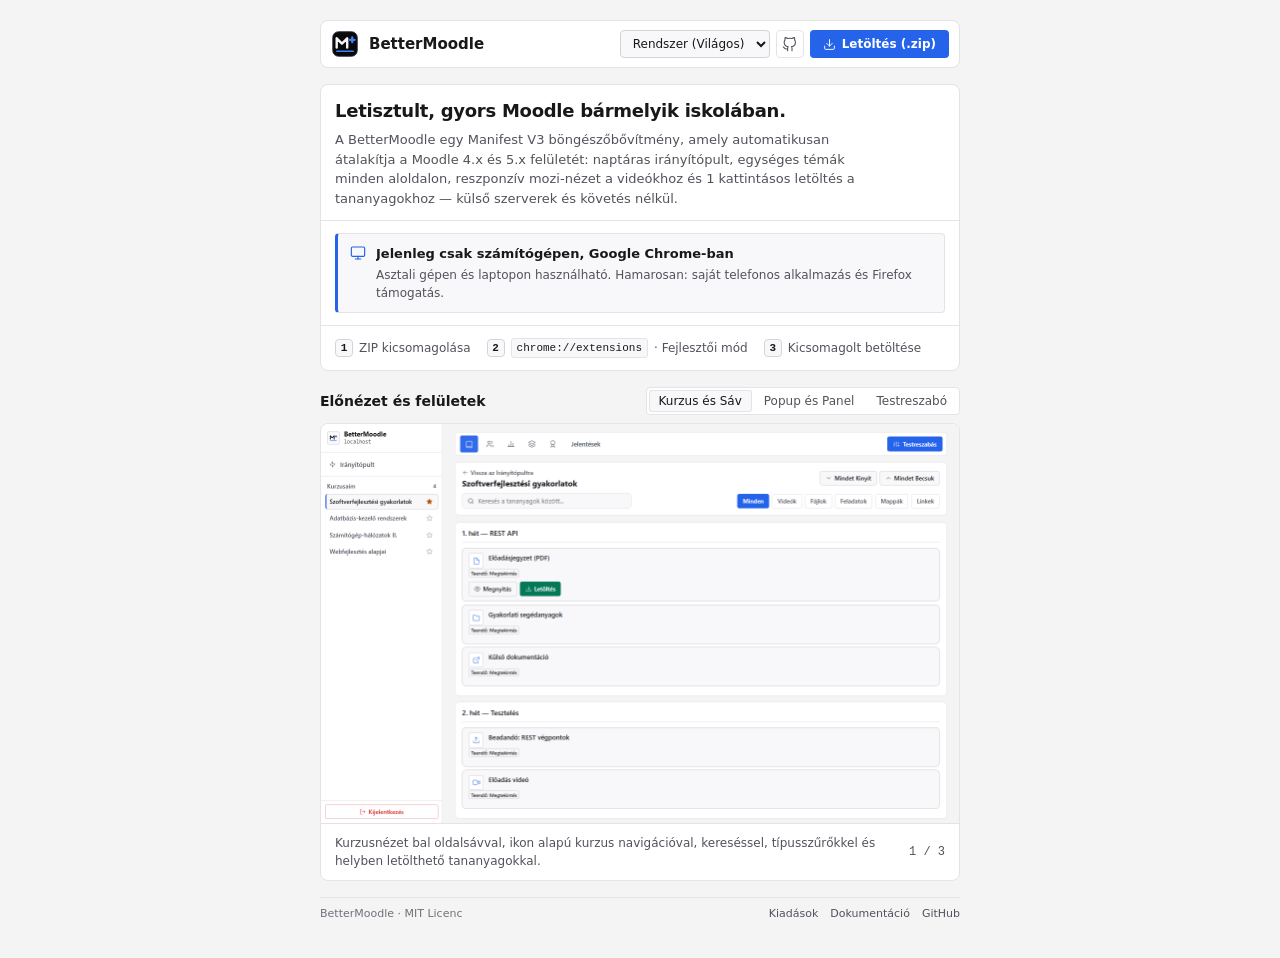
==== website/index.html @ 112d5b2d "Restructure project and overhaul BetterMoodle UI - Split the repository into extension/, website/, d" ====
<!DOCTYPE html>
<html lang="hu">
<head>
  <meta charset="UTF-8" />
  <meta name="viewport" content="width=device-width, initial-scale=1.0" />
  <meta name="color-scheme" content="light dark" />
  <script>
    try {
      document.querySelector('meta[name="color-scheme"]').content = localStorage.getItem("color-scheme") ?? "light dark";
    } catch (_) {}
  </script>
  <title>BetterMoodle — Modern Moodle felület és média letöltő</title>
  <meta name="description" content="BetterMoodle: nyílt forráskódú Chrome bővítmény, amely bármely Moodle oldalt modern, sötét témás felületté alakít, naptárral, mozi videónézettel és 1 kattintásos letöltéssel." />
  <link rel="canonical" href="https://csps0.github.io/BetterMoodle/" />
  <meta property="og:type" content="website" />
  <meta property="og:title" content="BetterMoodle — Modern Moodle felület" />
  <meta property="og:description" content="Modern, gyors Moodle felület bármelyik iskolában: naptáras irányítópult, témák, mozi videó és 1 kattintásos letöltés." />
  <meta property="og:url" content="https://csps0.github.io/BetterMoodle/" />
  <meta property="og:image" content="https://csps0.github.io/BetterMoodle/assets/preview-course-dark.png" />
  <meta name="theme-color" content="#09090b" />
  <link rel="icon" type="image/svg+xml" href="assets/logo.svg" />
  <link rel="stylesheet" href="styles.css" />
</head>
<body>
  <main class="page-shell">
    <!-- Top Control Bar -->
    <header class="top-control-bar" aria-label="Fő vezérlők">
      <div class="brand-group">
        <img src="assets/logo.svg" alt="BetterMoodle logó" class="brand-logo" width="28" height="28" />
        <div class="brand-meta">
          <span class="brand-name" title="BetterMoodle">BetterMoodle</span>
        </div>
      </div>

      <div class="top-actions">
        <select id="schemeSelect" class="scheme-select" aria-label="Megjelenési színmód">
          <option value="light dark">Rendszer</option>
          <option value="dark">Sötét</option>
          <option value="light">Világos</option>
        </select>

        <a
          href="https://github.com/CsPS0/BetterMoodle"
          target="_blank"
          rel="noopener noreferrer"
          class="btn-icon"
          title="BetterMoodle a GitHubon"
          aria-label="BetterMoodle a GitHubon"
        >
          <svg width="15" height="15" viewBox="0 0 24 24" fill="none" stroke="currentColor" stroke-width="1.75" stroke-linecap="round" stroke-linejoin="round" aria-hidden="true">
            <path d="M9 19c-5 1.5-5-2.5-7-3m14 6v-3.87a3.37 3.37 0 0 0-.94-2.61c3.14-.35 6.44-1.54 6.44-7A5.44 5.44 0 0 0 20 4.77 5.07 5.07 0 0 0 19.91 1S18.73.65 16 2.48a13.38 13.38 0 0 0-7 0C6.27.65 5.09 1 5.09 1A5.07 5.07 0 0 0 5 4.77a5.44 5.44 0 0 0-1.5 3.78c0 5.42 3.3 6.61 6.44 7A3.37 3.37 0 0 0 9 18.13V22" />
          </svg>
        </a>

        <a
          href="https://github.com/CsPS0/BetterMoodle/releases/latest/download/BetterMoodle.zip"
          class="btn-primary"
          title="Legújabb kiadás letöltése a GitHubról"
        >
          <svg width="13" height="13" viewBox="0 0 24 24" fill="none" stroke="currentColor" stroke-width="1.75" stroke-linecap="round" stroke-linejoin="round" aria-hidden="true">
            <path d="M21 15v4a2 2 0 0 1-2 2H5a2 2 0 0 1-2-2v-4" />
            <polyline points="7 10 12 15 17 10" />
            <line x1="12" y1="15" x2="12" y2="3" />
          </svg>
          <span>Letöltés (.zip)</span>
        </a>
      </div>
    </header>

    <!-- Introduction & Install Steps -->
    <section class="section-block" aria-labelledby="intro-heading">
      <div class="settings-group">
        <div class="settings-row">
          <div class="row-info">
            <h1 class="intro-title" id="intro-heading">Letisztult, gyors Moodle bármelyik iskolában.</h1>
            <p class="intro-lead">
              A BetterMoodle egy Manifest V3 böngészőbővítmény, amely automatikusan átalakítja a Moodle 4.x és 5.x
              felületét: naptáras irányítópult, egységes témák minden aloldalon, reszponzív mozi-nézet a videókhoz és
              1 kattintásos letöltés a tananyagokhoz — külső szerverek és követés nélkül.
            </p>
          </div>
        </div>

        <div class="settings-row">
          <div class="availability-note" role="note">
            <svg width="16" height="16" viewBox="0 0 24 24" fill="none" stroke="currentColor" stroke-width="1.75" stroke-linecap="round" stroke-linejoin="round" aria-hidden="true">
              <rect x="2" y="3" width="20" height="14" rx="2" />
              <line x1="8" y1="21" x2="16" y2="21" />
              <line x1="12" y1="17" x2="12" y2="21" />
            </svg>
            <div class="availability-text">
              <span class="row-label">Jelenleg csak számítógépen, Google Chrome-ban</span>
              <span class="row-desc">Asztali gépen és laptopon használható. Hamarosan: saját telefonos alkalmazás és Firefox támogatás.</span>
            </div>
          </div>
        </div>

        <div class="settings-row">
          <div class="step-strip" aria-label="Telepítési lépések">
            <span class="step-item"><span class="step-num">1</span> ZIP kicsomagolása</span>
            <span class="step-item"><span class="step-num">2</span> <code>chrome://extensions</code> · Fejlesztői mód</span>
            <span class="step-item"><span class="step-num">3</span> Kicsomagolt betöltése</span>
          </div>
        </div>
      </div>
    </section>

    <!-- Preview / Demo Screenshots -->
    <section class="section-block" aria-labelledby="preview-heading">
      <div class="section-bar">
        <h2 class="section-heading" id="preview-heading">Előnézet és felületek</h2>

        <div class="segment-tabs" role="tablist" aria-label="Előnézeti képernyők">
          <button
            type="button"
            class="segment-btn active"
            id="tab-dashboard"
            role="tab"
            aria-selected="true"
            aria-controls="panel-dashboard"
            data-target="dashboard"
          >
            Kurzus és Sáv
          </button>
          <button
            type="button"
            class="segment-btn"
            id="tab-popup"
            role="tab"
            aria-selected="false"
            aria-controls="panel-popup"
            data-target="popup"
          >
            Popup és Panel
          </button>
          <button
            type="button"
            class="segment-btn"
            id="tab-cinema"
            role="tab"
            aria-selected="false"
            aria-controls="panel-cinema"
            data-target="cinema"
          >
            Testreszabó
          </button>
        </div>
      </div>

      <div class="preview-card">
        <div class="preview-viewport">
          <div class="preview-panel" id="panel-dashboard" role="tabpanel" aria-labelledby="tab-dashboard">
            <picture>
              <source data-theme-source srcset="assets/preview-course-light.png" media="(prefers-color-scheme: light)" />
              <img
                src="assets/preview-course-dark.png"
                alt="BetterMoodle kurzusoldal bal oldalsávval, ikon alapú kurzus navigációval és szűrőkkel"
                class="preview-img"
                width="1280"
                height="800"
                fetchpriority="high"
              />
            </picture>
          </div>
          <div class="preview-panel" id="panel-popup" role="tabpanel" aria-labelledby="tab-popup" hidden>
            <picture>
              <source data-theme-source srcset="assets/preview-popup-light.png" media="(prefers-color-scheme: light)" />
              <img
                src="assets/preview-popup-dark.png"
                alt="BetterMoodle bővítmény popup és oldalsó panel"
                class="preview-img"
                width="1024"
                height="640"
                loading="lazy"
              />
            </picture>
          </div>
          <div class="preview-panel" id="panel-cinema" role="tabpanel" aria-labelledby="tab-cinema" hidden>
            <picture>
              <source data-theme-source srcset="assets/preview-customizer-light.png" media="(prefers-color-scheme: light)" />
              <img
                src="assets/preview-customizer-dark.png"
                alt="BetterMoodle naptáras irányítópult megnyitott Testreszabás panellel"
                class="preview-img"
                width="1280"
                height="800"
                loading="lazy"
              />
            </picture>
          </div>
        </div>
        <div class="preview-caption">
          <span id="previewCaptionText">Kurzusnézet bal oldalsávval, ikon alapú kurzus navigációval, kereséssel, típusszűrőkkel és helyben letölthető tananyagokkal.</span>
          <span class="mono tabular" id="previewIndexText">1 / 3</span>
        </div>
      </div>
    </section>

    <footer class="page-footer">
      <span>BetterMoodle · MIT Licenc</span>
      <div class="footer-links">
        <a href="https://github.com/CsPS0/BetterMoodle/releases" target="_blank" rel="noopener noreferrer" class="footer-link">Kiadások</a>
        <a href="https://github.com/CsPS0/BetterMoodle/tree/main/docs" target="_blank" rel="noopener noreferrer" class="footer-link">Dokumentáció</a>
        <a href="https://github.com/CsPS0/BetterMoodle" target="_blank" rel="noopener noreferrer" class="footer-link">GitHub</a>
      </div>
    </footer>
  </main>

  <script src="script.js"></script>
</body>
</html>
---- website/styles.css ----
/* ==========================================================================
   BetterMoodle - Website Stylesheet
   Mirrors popup/popup.css and options/options.css design tokens & rules
   ========================================================================== */

:root {
  --font-sans: system-ui, -apple-system, BlinkMacSystemFont, "Segoe UI", sans-serif;
  --font-mono: ui-monospace, SFMono-Regular, Menlo, Consolas, monospace;

  --bg-canvas-dark: #09090b;
  --bg-surface-dark: #121215;
  --bg-elevated-dark: #18181c;
  --bg-hover-dark: #222228;
  --text-primary-dark: #f4f4f5;
  --text-secondary-dark: #a1a1aa;
  --text-muted-dark: #71717a;
  --border-subtle-dark: rgba(255, 255, 255, 0.08);
  --border-strong-dark: rgba(255, 255, 255, 0.16);
  --accent-dark: #3b82f6;
  --success-dark: #10b981;

  --bg-canvas-light: #f4f4f5;
  --bg-surface-light: #ffffff;
  --bg-elevated-light: #f8f8fa;
  --bg-hover-light: #efeff2;
  --text-primary-light: #18181b;
  --text-secondary-light: #52525b;
  --text-muted-light: #71717a;
  --border-subtle-light: #e4e4e7;
  --border-strong-light: #d4d4d8;
  --accent-light: #2563eb;
  --success-light: #059669;

  --bg-canvas: var(--bg-canvas-dark);
  --bg-surface: var(--bg-surface-dark);
  --bg-elevated: var(--bg-elevated-dark);
  --bg-hover: var(--bg-hover-dark);
  --text-primary: var(--text-primary-dark);
  --text-secondary: var(--text-secondary-dark);
  --text-muted: var(--text-muted-dark);
  --border-subtle: var(--border-subtle-dark);
  --border-strong: var(--border-strong-dark);
  --accent: var(--accent-dark);
  --accent-fg: #ffffff;
  --success: var(--success-dark);

  --radius-outer: 8px;
  --radius-inner: 4px;

  color-scheme: light dark;
  accent-color: var(--accent);
}

:root:has(> head > meta[name="color-scheme"][content="dark"]) {
  color-scheme: dark;
}

:root:has(> head > meta[name="color-scheme"][content="light"]) {
  color-scheme: light;
}

@media (prefers-color-scheme: light) {
  :root:not(:has(> head > meta[name="color-scheme"][content="dark"])) {
    --bg-canvas: var(--bg-canvas-light);
    --bg-surface: var(--bg-surface-light);
    --bg-elevated: var(--bg-elevated-light);
    --bg-hover: var(--bg-hover-light);
    --text-primary: var(--text-primary-light);
    --text-secondary: var(--text-secondary-light);
    --text-muted: var(--text-muted-light);
    --border-subtle: var(--border-subtle-light);
    --border-strong: var(--border-strong-light);
    --accent: var(--accent-light);
    --success: var(--success-light);
  }
}

:root:has(> head > meta[name="color-scheme"][content="light"]) {
  --bg-canvas: var(--bg-canvas-light);
  --bg-surface: var(--bg-surface-light);
  --bg-elevated: var(--bg-elevated-light);
  --bg-hover: var(--bg-hover-light);
  --text-primary: var(--text-primary-light);
  --text-secondary: var(--text-secondary-light);
  --text-muted: var(--text-muted-light);
  --border-subtle: var(--border-subtle-light);
  --border-strong: var(--border-strong-light);
  --accent: var(--accent-light);
  --success: var(--success-light);
}

@supports (color: light-dark(white, black)) {
  :root {
    --bg-canvas: light-dark(var(--bg-canvas-light), var(--bg-canvas-dark));
    --bg-surface: light-dark(var(--bg-surface-light), var(--bg-surface-dark));
    --bg-elevated: light-dark(var(--bg-elevated-light), var(--bg-elevated-dark));
    --bg-hover: light-dark(var(--bg-hover-light), var(--bg-hover-dark));
    --text-primary: light-dark(var(--text-primary-light), var(--text-primary-dark));
    --text-secondary: light-dark(var(--text-secondary-light), var(--text-secondary-dark));
    --text-muted: light-dark(var(--text-muted-light), var(--text-muted-dark));
    --border-subtle: light-dark(var(--border-subtle-light), var(--border-subtle-dark));
    --border-strong: light-dark(var(--border-strong-light), var(--border-strong-dark));
    --accent: light-dark(var(--accent-light), var(--accent-dark));
    --success: light-dark(var(--success-light), var(--success-dark));
    scrollbar-color: var(--border-strong) transparent;
  }
}

* {
  box-sizing: border-box;
  margin: 0;
  padding: 0;
}

html,
body {
  font-family: var(--font-sans);
  font-size: 13px;
  line-height: 1.5;
  background-color: var(--bg-canvas);
  color: var(--text-primary);
  -webkit-font-smoothing: antialiased;
  overflow-x: hidden;
}

:focus-visible {
  outline: 2px solid var(--accent);
  outline-offset: 2px;
}

button,
input,
select,
a {
  font-family: inherit;
}

.tabular {
  font-variant-numeric: tabular-nums;
}

.mono {
  font-family: var(--font-mono);
}

/* Main Shell (680px max width matching options/options.css) */
.page-shell {
  width: 100%;
  max-width: 680px;
  margin: 0 auto;
  padding: 20px 20px 36px;
  display: flex;
  flex-direction: column;
  gap: 16px;
}

/* Top Control Bar (matching popup.css) */
.top-control-bar {
  display: flex;
  align-items: center;
  justify-content: space-between;
  gap: 10px;
  min-height: 48px;
  padding: 8px 10px;
  background-color: var(--bg-surface);
  border: 1px solid var(--border-subtle);
  border-radius: var(--radius-outer);
}

.brand-group {
  display: flex;
  align-items: center;
  gap: 10px;
  min-width: 0;
  flex: 1;
}

.brand-logo {
  width: 28px;
  height: 28px;
  border-radius: 6px;
  flex-shrink: 0;
  display: block;
}

.brand-meta {
  display: flex;
  align-items: center;
  gap: 8px;
  min-width: 0;
}

.brand-name {
  font-size: 15px;
  font-weight: 700;
  color: var(--text-primary);
  white-space: nowrap;
  overflow: hidden;
  text-overflow: ellipsis;
}

.version-pill {
  font-family: var(--font-mono);
  font-size: 11px;
  padding: 2px 6px;
  border-radius: var(--radius-inner);
  background-color: var(--bg-elevated);
  border: 1px solid var(--border-subtle);
  color: var(--text-secondary);
  font-variant-numeric: tabular-nums;
  white-space: nowrap;
}

.top-actions {
  display: flex;
  align-items: center;
  gap: 6px;
  flex-shrink: 0;
}

.scheme-select {
  height: 28px;
  padding: 0 8px;
  border-radius: var(--radius-inner);
  background-color: var(--bg-elevated);
  color: var(--text-primary);
  border: 1px solid var(--border-strong);
  font-size: 12px;
  font-weight: 500;
  cursor: pointer;
}

.btn-icon {
  display: inline-flex;
  align-items: center;
  justify-content: center;
  width: 28px;
  height: 28px;
  border-radius: var(--radius-inner);
  background-color: transparent;
  color: var(--text-secondary);
  border: 1px solid var(--border-subtle);
  text-decoration: none;
  cursor: pointer;
  flex-shrink: 0;
  transition: background-color 120ms ease-out, color 120ms ease-out, transform 60ms ease-out;
}

.btn-icon:hover {
  background-color: var(--bg-hover);
  color: var(--text-primary);
  border-color: var(--border-strong);
}

.btn-icon:active {
  transform: scale(0.97);
}

.btn-primary {
  display: inline-flex;
  align-items: center;
  justify-content: center;
  gap: 6px;
  height: 28px;
  padding: 0 12px;
  border-radius: var(--radius-inner);
  background-color: var(--accent);
  color: var(--accent-fg);
  border: 1px solid transparent;
  font-size: 12px;
  font-weight: 600;
  text-decoration: none;
  cursor: pointer;
  white-space: nowrap;
  transition: filter 140ms ease-out, transform 60ms ease-out;
}

.btn-primary:hover {
  filter: brightness(1.08);
}

.btn-primary:active {
  transform: scale(0.97);
}

.btn-secondary {
  display: inline-flex;
  align-items: center;
  justify-content: center;
  gap: 5px;
  height: 28px;
  padding: 0 10px;
  border-radius: var(--radius-inner);
  background-color: var(--bg-elevated);
  color: var(--text-primary);
  border: 1px solid var(--border-strong);
  font-size: 12px;
  font-weight: 500;
  cursor: pointer;
  white-space: nowrap;
  transition: background-color 120ms ease-out, transform 60ms ease-out;
}

.btn-secondary:hover {
  background-color: var(--bg-hover);
}

.btn-secondary:active {
  transform: scale(0.97);
}

/* Grouped 1px Settings/Card Container */
.section-block {
  display: flex;
  flex-direction: column;
  gap: 8px;
}

.section-bar {
  display: flex;
  align-items: center;
  justify-content: space-between;
  gap: 12px;
  flex-wrap: wrap;
}

.section-heading {
  font-size: 14px;
  font-weight: 600;
  color: var(--text-primary);
}

.settings-group {
  background-color: var(--bg-surface);
  border: 1px solid var(--border-subtle);
  border-radius: var(--radius-outer);
  overflow: hidden;
}

.settings-row {
  display: flex;
  align-items: center;
  justify-content: space-between;
  gap: 14px;
  padding: 12px 14px;
}

.settings-row + .settings-row {
  border-top: 1px solid var(--border-subtle);
}

.intro-title {
  font-size: 18px;
  font-weight: 700;
  letter-spacing: -0.015em;
  color: var(--text-primary);
  margin-bottom: 4px;
}

.intro-lead {
  font-size: 13px;
  color: var(--text-secondary);
  max-width: 65ch;
}

.row-info {
  display: flex;
  flex-direction: column;
  gap: 2px;
  min-width: 0;
  flex: 1;
}

.row-label {
  font-size: 13px;
  font-weight: 600;
  color: var(--text-primary);
  white-space: nowrap;
  overflow: hidden;
  text-overflow: ellipsis;
}

.row-desc {
  font-size: 12px;
  color: var(--text-secondary);
}

.row-control {
  display: flex;
  align-items: center;
  gap: 6px;
  flex-shrink: 0;
}

.step-strip {
  display: flex;
  flex-wrap: wrap;
  align-items: center;
  gap: 10px 16px;
  font-size: 12px;
  color: var(--text-secondary);
}

.step-item {
  display: inline-flex;
  align-items: center;
  gap: 6px;
}

.step-num {
  width: 18px;
  height: 18px;
  border-radius: var(--radius-inner);
  background-color: var(--bg-elevated);
  border: 1px solid var(--border-strong);
  color: var(--text-primary);
  font-family: var(--font-mono);
  font-size: 11px;
  font-weight: 600;
  display: inline-flex;
  align-items: center;
  justify-content: center;
  font-variant-numeric: tabular-nums;
}

code {
  font-family: var(--font-mono);
  font-size: 11px;
  padding: 1px 5px;
  border-radius: 3px;
  background-color: var(--bg-elevated);
  border: 1px solid var(--border-subtle);
  color: var(--text-primary);
}

/* Segment Tabs (matching popup.css) */
.segment-tabs {
  display: inline-flex;
  align-items: center;
  background-color: var(--bg-surface);
  border: 1px solid var(--border-subtle);
  border-radius: var(--radius-inner);
  padding: 2px;
  gap: 2px;
}

.segment-btn {
  border: none;
  background: transparent;
  color: var(--text-secondary);
  font-size: 12px;
  font-weight: 500;
  padding: 4px 10px;
  border-radius: 3px;
  cursor: pointer;
  transition: background-color 120ms ease-out, color 120ms ease-out, transform 60ms ease-out;
}

.segment-btn:hover {
  color: var(--text-primary);
}

.segment-btn:active {
  transform: scale(0.97);
}

.segment-btn.active {
  background-color: var(--bg-elevated);
  color: var(--text-primary);
  box-shadow: inset 0 0 0 1px var(--border-subtle);
}

/* Preview Frame */
.preview-card {
  background-color: var(--bg-surface);
  border: 1px solid var(--border-subtle);
  border-radius: var(--radius-outer);
  overflow: hidden;
}

.preview-viewport {
  position: relative;
  width: 100%;
  aspect-ratio: 16 / 10; /* matches every preview image (1280x800, 1024x640) */
  background-color: var(--bg-canvas);
  overflow: hidden;
}

.preview-panel {
  width: 100%;
  height: 100%;
}

.preview-panel[hidden] {
  display: none;
}

.preview-img {
  display: block;
  width: 100%;
  height: 100%;
  object-fit: cover;
}

.preview-caption {
  display: flex;
  align-items: center;
  justify-content: space-between;
  gap: 12px;
  padding: 10px 14px;
  border-top: 1px solid var(--border-subtle);
  font-size: 12px;
  color: var(--text-secondary);
}

kbd {
  font-family: var(--font-mono);
  font-size: 11px;
  line-height: 1;
  padding: 3px 6px;
  border-radius: var(--radius-inner);
  background-color: var(--bg-elevated);
  border: 1px solid var(--border-strong);
  color: var(--text-primary);
  white-space: nowrap;
}

.status-toast {
  font-size: 11px;
  font-weight: 500;
  color: var(--success);
  opacity: 0;
  transition: opacity 140ms ease-out;
}

.status-toast.visible {
  opacity: 1;
}

.page-footer {
  display: flex;
  align-items: center;
  justify-content: space-between;
  gap: 12px;
  padding-top: 8px;
  border-top: 1px solid var(--border-subtle);
  font-size: 11px;
  color: var(--text-muted);
}

.footer-links {
  display: flex;
  align-items: center;
  gap: 12px;
}

.footer-link {
  color: var(--text-secondary);
  text-decoration: none;
}

.footer-link:hover {
  color: var(--text-primary);
  text-decoration: underline;
}

@media (max-width: 560px) {
  .page-shell {
    padding: 14px 12px 28px;
  }

  .top-control-bar {
    flex-wrap: wrap;
  }

  .settings-row {
    flex-direction: column;
    align-items: flex-start;
  }

  .row-control {
    width: 100%;
    justify-content: flex-start;
    flex-wrap: wrap;
  }

  .segment-btn {
    min-height: 36px;
    padding: 4px 8px;
  }

  .btn-primary,
  .btn-secondary,
  .btn-icon,
  .scheme-select {
    min-height: 36px;
  }
}

/* Preview counter never wraps ("1 / 3") */
#previewIndexText {
  white-space: nowrap;
  flex-shrink: 0;
}

/* Availability notice (desktop Chrome only for now) */
.availability-note {
  display: flex;
  align-items: flex-start;
  gap: 10px;
  width: 100%;
  padding: 10px 12px;
  border: 1px solid var(--border-subtle);
  border-left: 3px solid var(--accent);
  border-radius: var(--radius-inner);
  background-color: var(--bg-elevated);
}

.availability-note svg {
  flex-shrink: 0;
  margin-top: 1px;
  color: var(--accent);
}

.availability-text {
  display: flex;
  flex-direction: column;
  gap: 2px;
  min-width: 0;
}

.availability-text .row-label {
  white-space: normal;
}

/* --------------------------------------------------------------------------
   Responsive layout
   -------------------------------------------------------------------------- */
@media (max-width: 720px) {
  .page-shell {
    padding: 16px 14px 32px;
  }
}

@media (max-width: 560px) {
  /* Header: brand on its own row, actions share the second row */
  .top-control-bar {
    flex-wrap: wrap;
    row-gap: 10px;
  }

  .brand-group {
    flex: 1 1 100%;
  }

  .top-actions {
    flex: 1 1 100%;
    display: flex;
    flex-direction: row;
    align-items: center;
    gap: 8px;
  }

  .top-actions .scheme-select {
    flex: 1 1 0;
    width: 0;
    min-width: 0;
    text-overflow: ellipsis;
  }

  .top-actions .btn-primary {
    flex: 0 0 auto;
  }

  /* Preview: tabs fill the row, screenshots keep a readable size and pan sideways */
  .section-bar {
    flex-direction: column;
    align-items: stretch;
  }

  .segment-tabs {
    width: 100%;
  }

  .segment-btn {
    flex: 1 1 0;
    min-width: 0;
    white-space: nowrap;
    overflow: hidden;
    text-overflow: ellipsis;
  }

  .preview-viewport {
    aspect-ratio: auto;
    overflow-x: auto;
    overscroll-behavior-x: contain;
    scrollbar-width: thin;
  }

  .preview-panel {
    width: max-content;
    height: auto;
  }

  .preview-img {
    width: 640px;
    max-width: none;
    height: auto;
    object-fit: contain;
  }

  .preview-caption {
    align-items: flex-start;
  }

  /* Footer stacks instead of squeezing */
  .page-footer {
    flex-direction: column;
    align-items: flex-start;
    gap: 8px;
  }

  .footer-links {
    flex-wrap: wrap;
    gap: 6px 14px;
  }

  .step-strip {
    gap: 8px;
  }
}

@media (max-width: 360px) {
  .top-actions .btn-primary span {
    font-size: 12px;
  }

  .scheme-select {
    font-size: 12px;
  }
}
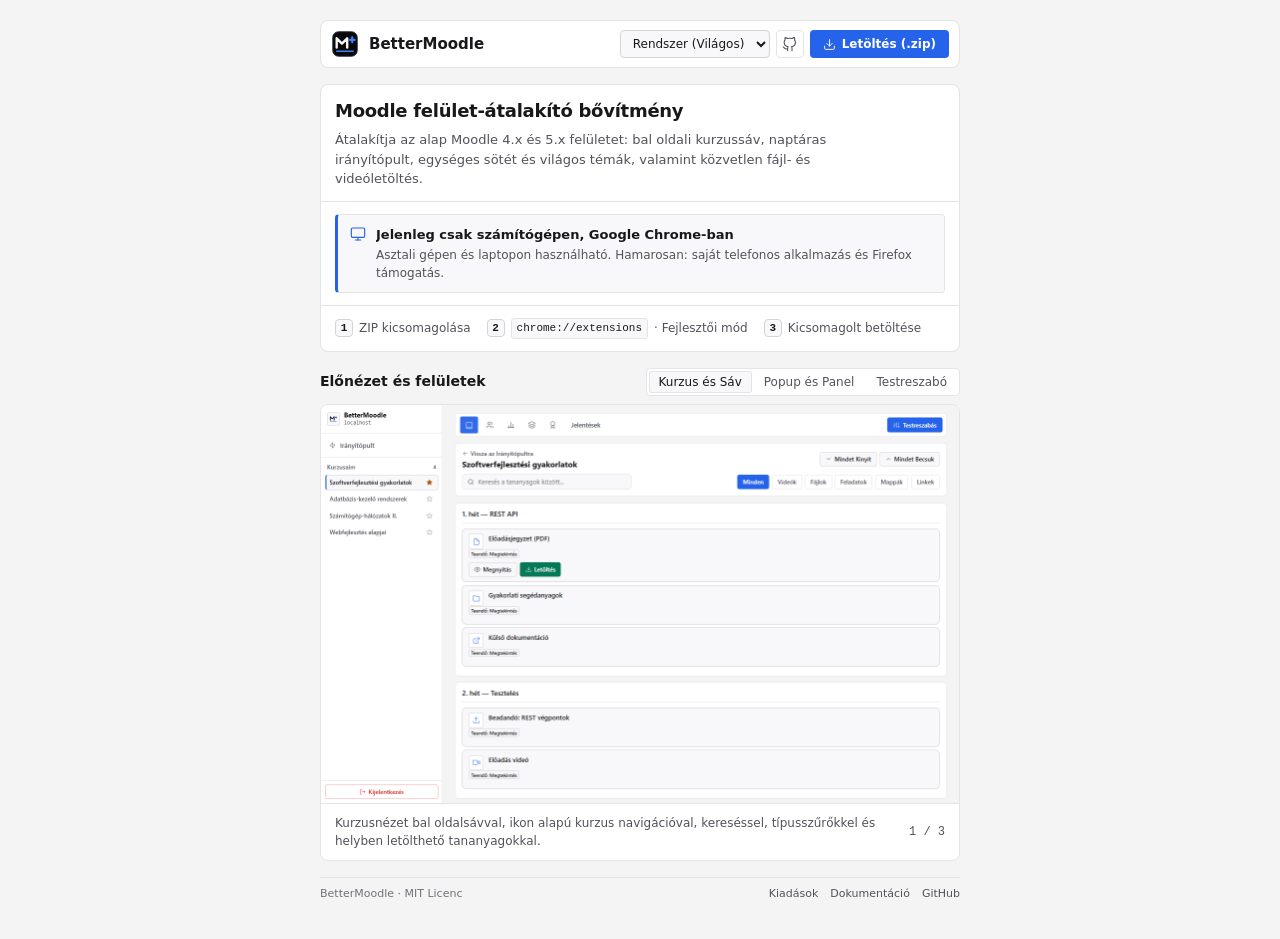
==== commit caa2e9de: "Replace OG embed image and simplify website metadata" ====
--- a/website/index.html
+++ b/website/index.html
@@ -9,16 +9,37 @@
       document.querySelector('meta[name="color-scheme"]').content = localStorage.getItem("color-scheme") ?? "light dark";
     } catch (_) {}
   </script>
-  <title>BetterMoodle — Modern Moodle felület és média letöltő</title>
-  <meta name="description" content="BetterMoodle: nyílt forráskódú Chrome bővítmény, amely bármely Moodle oldalt modern, sötét témás felületté alakít, naptárral, mozi videónézettel és 1 kattintásos letöltéssel." />
+  <title>BetterMoodle</title>
+  <meta name="description" content="Moodle felület-átalakító és fájlletöltő bővítmény." />
   <link rel="canonical" href="https://csps0.github.io/BetterMoodle/" />
+
+  <!-- Open Graph (Discord, Facebook, Instagram, Messenger, WhatsApp, LinkedIn) -->
   <meta property="og:type" content="website" />
-  <meta property="og:title" content="BetterMoodle — Modern Moodle felület" />
-  <meta property="og:description" content="Modern, gyors Moodle felület bármelyik iskolában: naptáras irányítópult, témák, mozi videó és 1 kattintásos letöltés." />
+  <meta property="og:site_name" content="BetterMoodle" />
+  <meta property="og:locale" content="hu_HU" />
   <meta property="og:url" content="https://csps0.github.io/BetterMoodle/" />
-  <meta property="og:image" content="https://csps0.github.io/BetterMoodle/assets/preview-course-dark.png" />
-  <meta name="theme-color" content="#09090b" />
+  <meta property="og:title" content="BetterMoodle" />
+  <meta property="og:description" content="Moodle felület-átalakító és fájlletöltő bővítmény." />
+  <meta property="og:image" content="https://csps0.github.io/BetterMoodle/assets/og-image.png?v=2" />
+  <meta property="og:image:secure_url" content="https://csps0.github.io/BetterMoodle/assets/og-image.png?v=2" />
+  <meta property="og:image:type" content="image/png" />
+  <meta property="og:image:width" content="1200" />
+  <meta property="og:image:height" content="630" />
+  <meta property="og:image:alt" content="BetterMoodle felület előnézet" />
+
+  <!-- Large preview card (X/Twitter; Discord also uses it to show the big image) -->
+  <meta name="twitter:card" content="summary_large_image" />
+  <meta name="twitter:title" content="BetterMoodle" />
+  <meta name="twitter:description" content="Moodle felület-átalakító és fájlletöltő bővítmény." />
+  <meta name="twitter:image" content="https://csps0.github.io/BetterMoodle/assets/og-image.png?v=2" />
+  <meta name="twitter:image:alt" content="BetterMoodle felület előnézet" />
+
+  <!-- Embed accent (Discord side stripe) and mobile browser UI -->
+  <meta name="theme-color" content="#2563eb" />
+
   <link rel="icon" type="image/svg+xml" href="assets/logo.svg" />
+  <link rel="icon" type="image/png" sizes="32x32" href="assets/favicon-32.png" />
+  <link rel="apple-touch-icon" sizes="180x180" href="assets/apple-touch-icon.png" />
   <link rel="stylesheet" href="styles.css" />
 </head>
 <body>
@@ -72,11 +93,9 @@
       <div class="settings-group">
         <div class="settings-row">
           <div class="row-info">
-            <h1 class="intro-title" id="intro-heading">Letisztult, gyors Moodle bármelyik iskolában.</h1>
+            <h1 class="intro-title" id="intro-heading">Moodle felület-átalakító bővítmény</h1>
             <p class="intro-lead">
-              A BetterMoodle egy Manifest V3 böngészőbővítmény, amely automatikusan átalakítja a Moodle 4.x és 5.x
-              felületét: naptáras irányítópult, egységes témák minden aloldalon, reszponzív mozi-nézet a videókhoz és
-              1 kattintásos letöltés a tananyagokhoz — külső szerverek és követés nélkül.
+              Átalakítja az alap Moodle 4.x és 5.x felületet: bal oldali kurzussáv, naptáras irányítópult, egységes sötét és világos témák, valamint közvetlen fájl- és videóletöltés.
             </p>
           </div>
         </div>
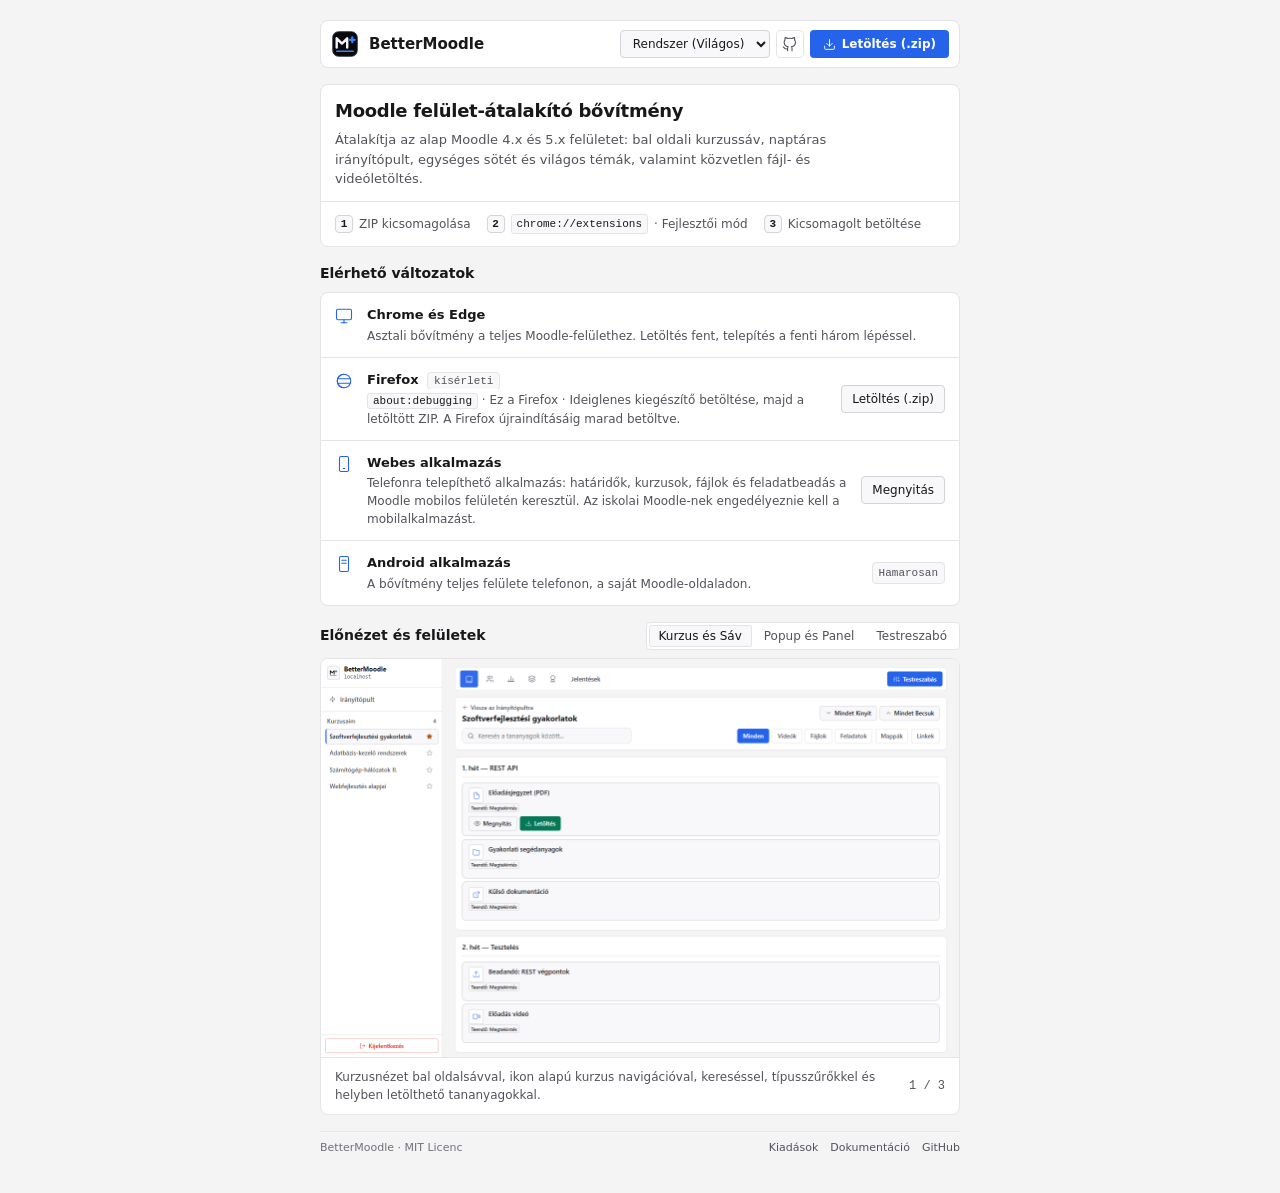
==== commit 384cdf9f: "Add Firefox build, release all apps, list them on the website - package.mjs --target firefox builds " ====
--- a/website/index.html
+++ b/website/index.html
@@ -10,7 +10,7 @@
     } catch (_) {}
   </script>
   <title>BetterMoodle</title>
-  <meta name="description" content="Moodle felület-átalakító és fájlletöltő bővítmény." />
+  <meta name="description" content="Moodle felület-átalakító bővítmény Chrome-hoz és Firefoxhoz, telepíthető webes alkalmazással." />
   <link rel="canonical" href="https://csps0.github.io/BetterMoodle/" />
 
   <!-- Open Graph (Discord, Facebook, Instagram, Messenger, WhatsApp, LinkedIn) -->
@@ -19,7 +19,7 @@
   <meta property="og:locale" content="hu_HU" />
   <meta property="og:url" content="https://csps0.github.io/BetterMoodle/" />
   <meta property="og:title" content="BetterMoodle" />
-  <meta property="og:description" content="Moodle felület-átalakító és fájlletöltő bővítmény." />
+  <meta property="og:description" content="Moodle felület-átalakító bővítmény Chrome-hoz és Firefoxhoz, telepíthető webes alkalmazással." />
   <meta property="og:image" content="https://csps0.github.io/BetterMoodle/assets/og-image.png?v=2" />
   <meta property="og:image:secure_url" content="https://csps0.github.io/BetterMoodle/assets/og-image.png?v=2" />
   <meta property="og:image:type" content="image/png" />
@@ -30,7 +30,7 @@
   <!-- Large preview card (X/Twitter; Discord also uses it to show the big image) -->
   <meta name="twitter:card" content="summary_large_image" />
   <meta name="twitter:title" content="BetterMoodle" />
-  <meta name="twitter:description" content="Moodle felület-átalakító és fájlletöltő bővítmény." />
+  <meta name="twitter:description" content="Moodle felület-átalakító bővítmény Chrome-hoz és Firefoxhoz, telepíthető webes alkalmazással." />
   <meta name="twitter:image" content="https://csps0.github.io/BetterMoodle/assets/og-image.png?v=2" />
   <meta name="twitter:image:alt" content="BetterMoodle felület előnézet" />
 
@@ -101,24 +101,75 @@
         </div>
 
         <div class="settings-row">
-          <div class="availability-note" role="note">
-            <svg width="16" height="16" viewBox="0 0 24 24" fill="none" stroke="currentColor" stroke-width="1.75" stroke-linecap="round" stroke-linejoin="round" aria-hidden="true">
-              <rect x="2" y="3" width="20" height="14" rx="2" />
-              <line x1="8" y1="21" x2="16" y2="21" />
-              <line x1="12" y1="17" x2="12" y2="21" />
-            </svg>
-            <div class="availability-text">
-              <span class="row-label">Jelenleg csak számítógépen, Google Chrome-ban</span>
-              <span class="row-desc">Asztali gépen és laptopon használható. Hamarosan: saját telefonos alkalmazás és Firefox támogatás.</span>
-            </div>
-          </div>
-        </div>
-
-        <div class="settings-row">
-          <div class="step-strip" aria-label="Telepítési lépések">
+          <div class="step-strip" aria-label="Telepítési lépések Chrome-ban">
             <span class="step-item"><span class="step-num">1</span> ZIP kicsomagolása</span>
             <span class="step-item"><span class="step-num">2</span> <code>chrome://extensions</code> · Fejlesztői mód</span>
             <span class="step-item"><span class="step-num">3</span> Kicsomagolt betöltése</span>
+          </div>
+        </div>
+      </div>
+    </section>
+
+    <!-- Platforms -->
+    <section class="section-block" aria-labelledby="platforms-heading">
+      <div class="section-bar">
+        <h2 class="section-heading" id="platforms-heading">Elérhető változatok</h2>
+      </div>
+      <div class="settings-group">
+        <div class="settings-row">
+          <svg class="platform-icon" width="18" height="18" viewBox="0 0 24 24" fill="none" stroke="currentColor" stroke-width="1.5" stroke-linecap="round" stroke-linejoin="round" aria-hidden="true">
+            <rect x="2" y="3" width="20" height="14" rx="2" />
+            <line x1="8" y1="21" x2="16" y2="21" />
+            <line x1="12" y1="17" x2="12" y2="21" />
+          </svg>
+          <div class="row-info">
+            <span class="row-label">Chrome és Edge</span>
+            <span class="row-desc">Asztali bővítmény a teljes Moodle-felülethez. Letöltés fent, telepítés a fenti három lépéssel.</span>
+          </div>
+        </div>
+
+        <div class="settings-row">
+          <svg class="platform-icon" width="18" height="18" viewBox="0 0 24 24" fill="none" stroke="currentColor" stroke-width="1.5" stroke-linecap="round" stroke-linejoin="round" aria-hidden="true">
+            <circle cx="12" cy="12" r="9" />
+            <path d="M12 3a9 9 0 0 0 0 18" />
+            <path d="M3.6 9h16.8" />
+            <path d="M3.6 15h16.8" />
+          </svg>
+          <div class="row-info">
+            <span class="row-label">Firefox <span class="version-pill">kísérleti</span></span>
+            <span class="row-desc"><code>about:debugging</code> · Ez a Firefox · Ideiglenes kiegészítő betöltése, majd a letöltött ZIP. A Firefox újraindításáig marad betöltve.</span>
+          </div>
+          <div class="row-control">
+            <a href="https://github.com/CsPS0/BetterMoodle/releases/latest/download/BetterMoodle-firefox.zip" class="btn-secondary" title="Firefox-változat letöltése a GitHubról">Letöltés (.zip)</a>
+          </div>
+        </div>
+
+        <div class="settings-row">
+          <svg class="platform-icon" width="18" height="18" viewBox="0 0 24 24" fill="none" stroke="currentColor" stroke-width="1.5" stroke-linecap="round" stroke-linejoin="round" aria-hidden="true">
+            <rect x="6" y="2" width="12" height="20" rx="2" />
+            <line x1="11" y1="18" x2="13" y2="18" />
+          </svg>
+          <div class="row-info">
+            <span class="row-label">Webes alkalmazás</span>
+            <span class="row-desc">Telefonra telepíthető alkalmazás: határidők, kurzusok, fájlok és feladatbeadás a Moodle mobilos felületén keresztül. Az iskolai Moodle-nek engedélyeznie kell a mobilalkalmazást.</span>
+          </div>
+          <div class="row-control">
+            <a href="app/" class="btn-secondary" title="A webes alkalmazás megnyitása">Megnyitás</a>
+          </div>
+        </div>
+
+        <div class="settings-row">
+          <svg class="platform-icon" width="18" height="18" viewBox="0 0 24 24" fill="none" stroke="currentColor" stroke-width="1.5" stroke-linecap="round" stroke-linejoin="round" aria-hidden="true">
+            <rect x="6" y="2" width="12" height="20" rx="2" />
+            <path d="M9 7h6" />
+            <path d="M9 11h6" />
+          </svg>
+          <div class="row-info">
+            <span class="row-label">Android alkalmazás</span>
+            <span class="row-desc">A bővítmény teljes felülete telefonon, a saját Moodle-oldaladon.</span>
+          </div>
+          <div class="row-control">
+            <span class="version-pill">Hamarosan</span>
           </div>
         </div>
       </div>
--- a/website/styles.css
+++ b/website/styles.css
@@ -7,10 +7,10 @@
   --font-sans: system-ui, -apple-system, BlinkMacSystemFont, "Segoe UI", sans-serif;
   --font-mono: ui-monospace, SFMono-Regular, Menlo, Consolas, monospace;
 
-  --bg-canvas-dark: #09090b;
-  --bg-surface-dark: #121215;
-  --bg-elevated-dark: #18181c;
-  --bg-hover-dark: #222228;
+  --bg-canvas-dark: #121215;
+  --bg-surface-dark: #18181c;
+  --bg-elevated-dark: #202026;
+  --bg-hover-dark: #2a2a32;
   --text-primary-dark: #f4f4f5;
   --text-secondary-dark: #a1a1aa;
   --text-muted-dark: #71717a;
@@ -301,6 +301,10 @@
   transition: background-color 120ms ease-out, transform 60ms ease-out;
 }
 
+a.btn-secondary {
+  text-decoration: none;
+}
+
 .btn-secondary:hover {
   background-color: var(--bg-hover);
 }
@@ -578,6 +582,10 @@
     align-items: flex-start;
   }
 
+  .platform-icon {
+    display: none;
+  }
+
   .row-control {
     width: 100%;
     justify-content: flex-start;
@@ -633,6 +641,23 @@
   white-space: normal;
 }
 
+.platform-icon {
+  flex-shrink: 0;
+  align-self: flex-start;
+  margin-top: 2px;
+  color: var(--accent);
+}
+
+.row-label .version-pill {
+  margin-left: 4px;
+  font-weight: 500;
+}
+
+.row-desc code {
+  font-family: var(--font-mono);
+  font-size: 11px;
+}
+
 /* --------------------------------------------------------------------------
    Responsive layout
    -------------------------------------------------------------------------- */
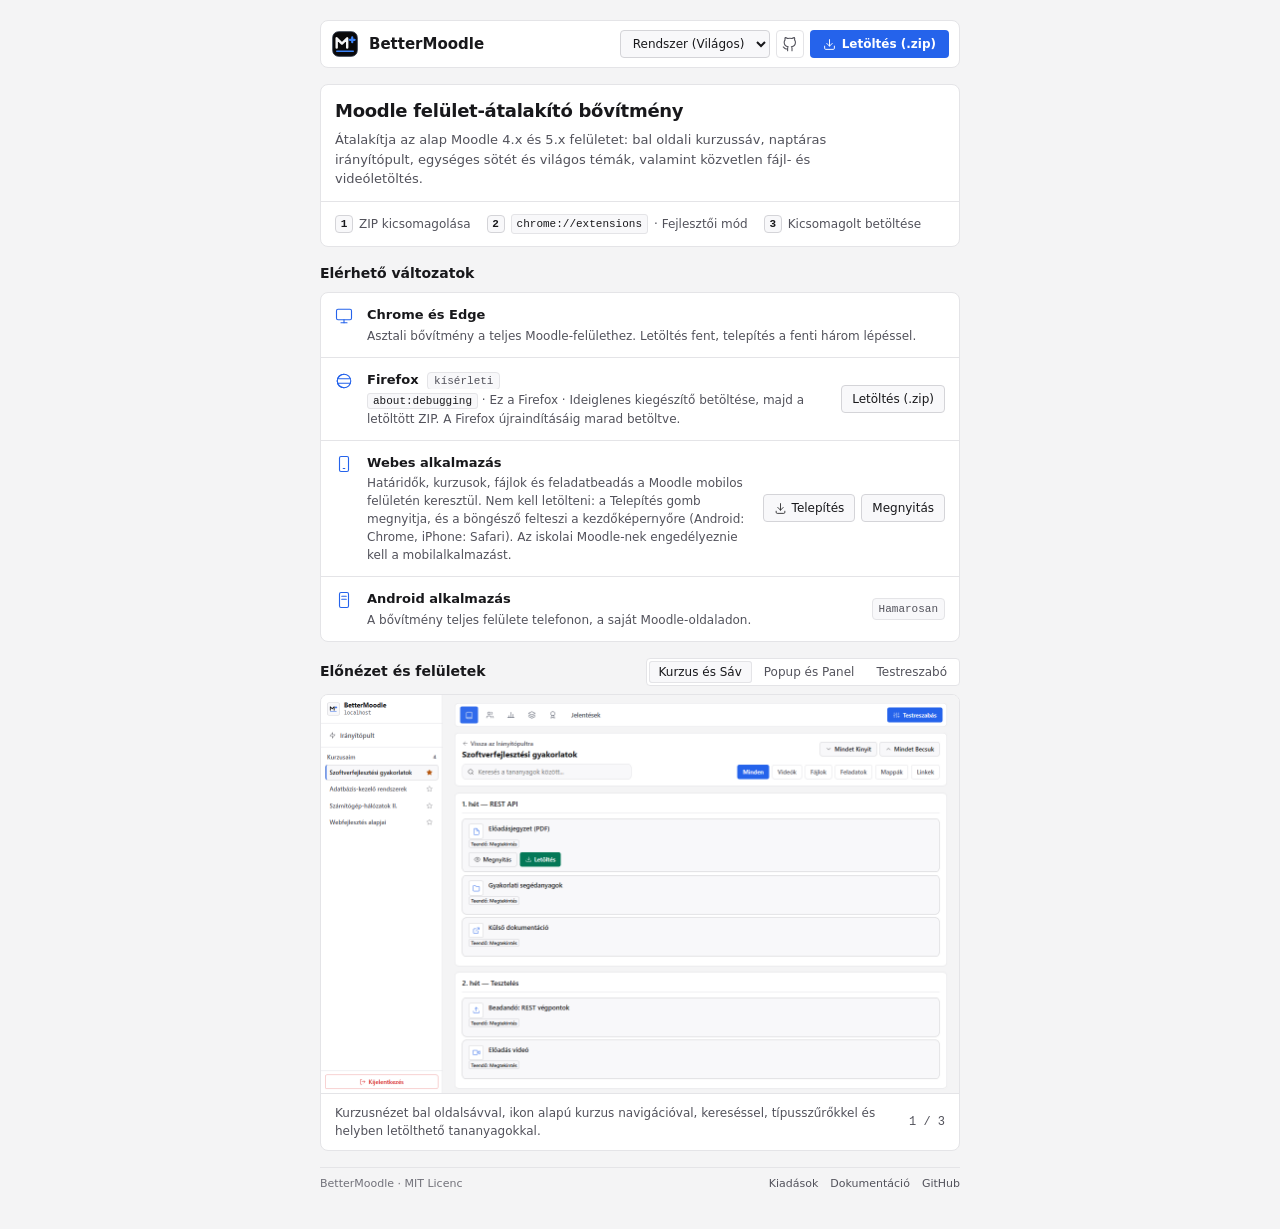
==== commit c8aa15e5: "Add web app install help and a Telepítés button on the website - The website's web app row gets a Te" ====
--- a/website/index.html
+++ b/website/index.html
@@ -151,10 +151,18 @@
           </svg>
           <div class="row-info">
             <span class="row-label">Webes alkalmazás</span>
-            <span class="row-desc">Telefonra telepíthető alkalmazás: határidők, kurzusok, fájlok és feladatbeadás a Moodle mobilos felületén keresztül. Az iskolai Moodle-nek engedélyeznie kell a mobilalkalmazást.</span>
+            <span class="row-desc">Határidők, kurzusok, fájlok és feladatbeadás a Moodle mobilos felületén keresztül. Nem kell letölteni: a Telepítés gomb megnyitja, és a böngésző felteszi a kezdőképernyőre (Android: Chrome, iPhone: Safari). Az iskolai Moodle-nek engedélyeznie kell a mobilalkalmazást.</span>
           </div>
           <div class="row-control">
-            <a href="app/" class="btn-secondary" title="A webes alkalmazás megnyitása">Megnyitás</a>
+            <a href="app/#/install" class="btn-secondary" title="A webes alkalmazás telepítése a kezdőképernyőre">
+              <svg width="13" height="13" viewBox="0 0 24 24" fill="none" stroke="currentColor" stroke-width="1.5" stroke-linecap="round" stroke-linejoin="round" aria-hidden="true">
+                <path d="M12 3v12" />
+                <path d="M7 10l5 5 5-5" />
+                <path d="M4 17v2a2 2 0 0 0 2 2h12a2 2 0 0 0 2-2v-2" />
+              </svg>
+              <span>Telepítés</span>
+            </a>
+            <a href="app/" class="btn-secondary" title="A webes alkalmazás megnyitása a böngészőben">Megnyitás</a>
           </div>
         </div>
 
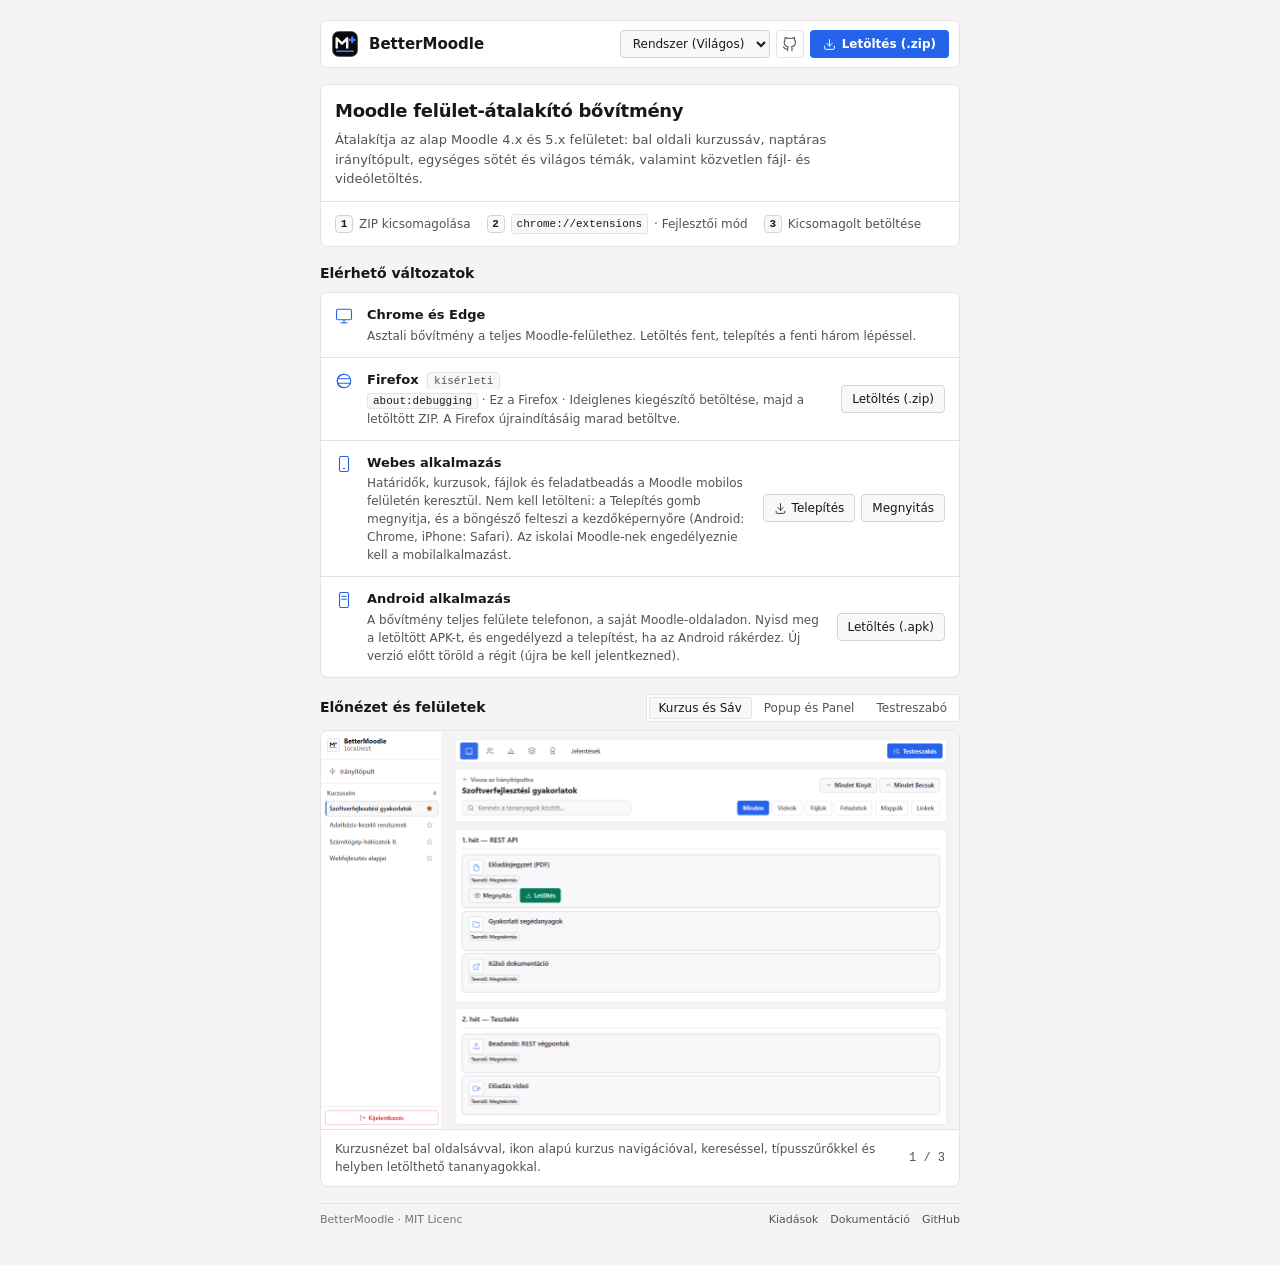
==== commit 17dc6667: "Prepare the 1.2.0 release with the Android APK - Bump the extension manifest to 1.2.0 and add the 1." ====
--- a/website/index.html
+++ b/website/index.html
@@ -10,7 +10,7 @@
     } catch (_) {}
   </script>
   <title>BetterMoodle</title>
-  <meta name="description" content="Moodle felület-átalakító bővítmény Chrome-hoz és Firefoxhoz, telepíthető webes alkalmazással." />
+  <meta name="description" content="Moodle felület-átalakító bővítmény Chrome-hoz és Firefoxhoz, Android alkalmazással és telepíthető webes alkalmazással." />
   <link rel="canonical" href="https://csps0.github.io/BetterMoodle/" />
 
   <!-- Open Graph (Discord, Facebook, Instagram, Messenger, WhatsApp, LinkedIn) -->
@@ -174,10 +174,10 @@
           </svg>
           <div class="row-info">
             <span class="row-label">Android alkalmazás</span>
-            <span class="row-desc">A bővítmény teljes felülete telefonon, a saját Moodle-oldaladon.</span>
+            <span class="row-desc">A bővítmény teljes felülete telefonon, a saját Moodle-oldaladon. Nyisd meg a letöltött APK-t, és engedélyezd a telepítést, ha az Android rákérdez. Új verzió előtt töröld a régit (újra be kell jelentkezned).</span>
           </div>
           <div class="row-control">
-            <span class="version-pill">Hamarosan</span>
+            <a href="https://github.com/CsPS0/BetterMoodle/releases/latest/download/BetterMoodle-android.apk" class="btn-secondary" title="Android alkalmazás letöltése a GitHubról">Letöltés (.apk)</a>
           </div>
         </div>
       </div>
